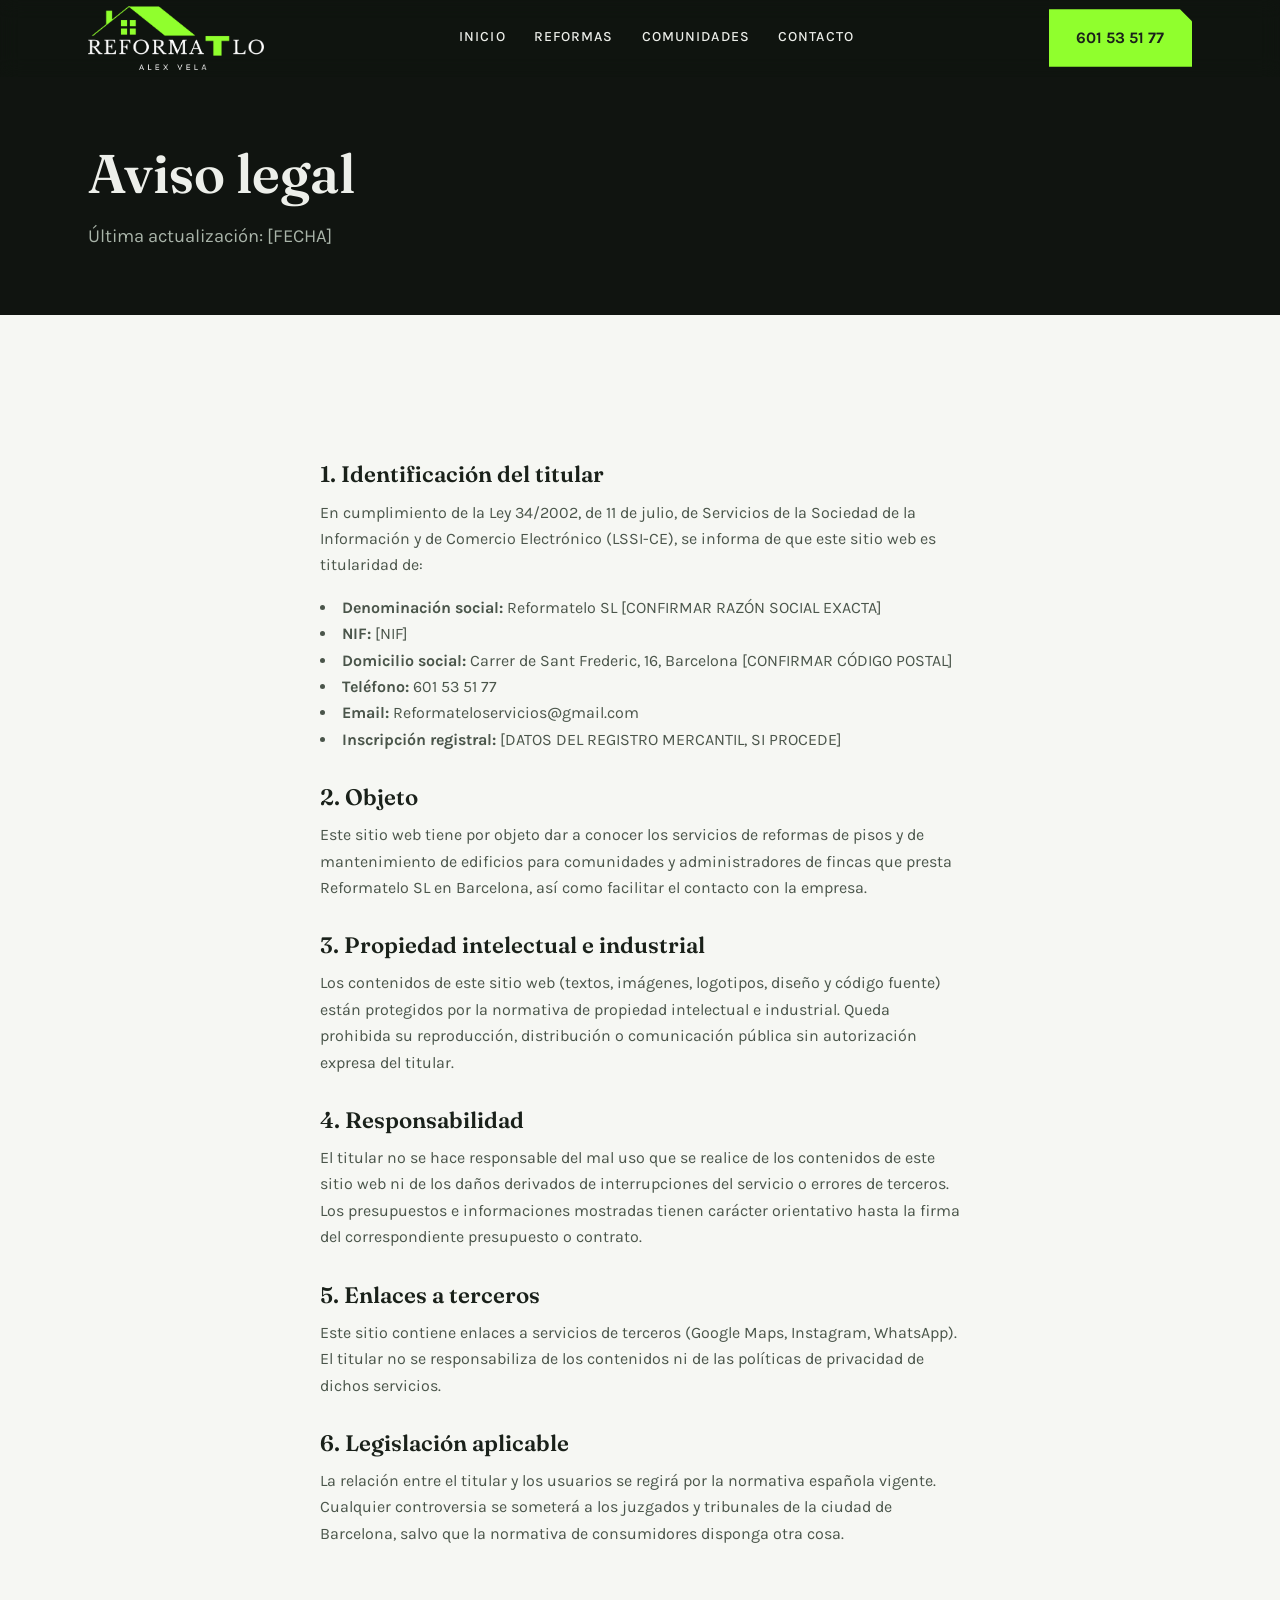
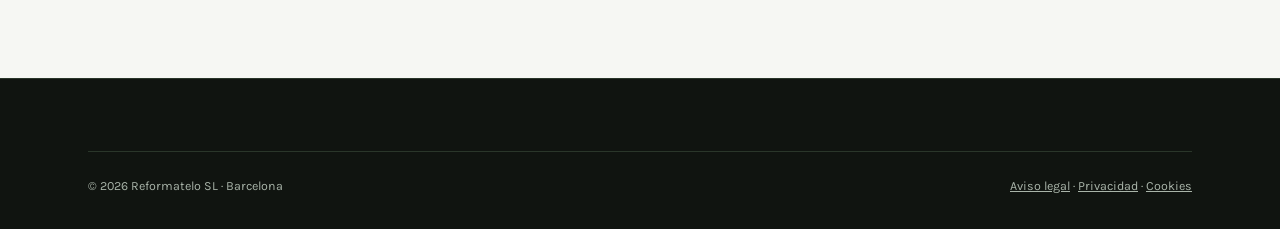
==== aviso-legal.html @ 255656e3 "Web de Reformatelo (maqueta)" ====
<!DOCTYPE html>
<html lang="es">
<head>
  <meta charset="UTF-8">
  <meta name="viewport" content="width=device-width, initial-scale=1.0">
  <title>Aviso legal · Reformatelo</title>
  <meta name="description" content="Aviso legal de Reformatelo SL.">
  <meta name="robots" content="noindex, follow">
  <link rel="canonical" href="https://www.reformatelo.net/aviso-legal.html">
  <link rel="icon" type="image/png" href="assets/favicon.png">
  <link rel="preconnect" href="https://fonts.googleapis.com">
  <link rel="preconnect" href="https://fonts.gstatic.com" crossorigin>
  <link href="https://fonts.googleapis.com/css2?family=Fraunces:ital,opsz,wght@0,9..144,600;0,9..144,700;1,9..144,600&family=Karla:wght@400;500;700&display=swap" rel="stylesheet">
  <link rel="stylesheet" href="css/styles.css">
</head>
<body>
  <a class="skip-link" href="#contingut">Saltar al contenido</a>

  <header class="site-nav scrolled">
    <div class="nav-inner container">
      <a class="nav-logo" href="index.html" aria-label="Reformatelo — inicio">
        <img src="assets/logo-reformatelo.png" alt="Reformatelo — Alex Vela" width="176" height="64" fetchpriority="high">
      </a>
      <nav class="nav-links" aria-label="Principal">
        <a href="index.html">Inicio</a>
        <a href="reformas.html">Reformas</a>
        <a href="comunidades.html">Comunidades</a>
        <a href="contacto.html">Contacto</a>
      </nav>
      <a class="btn btn-primari btn-nav nav-tel" href="tel:+34601535177">601 53 51 77</a>
      <button class="nav-hamburger" aria-label="Abrir el menú" aria-expanded="false" aria-controls="menu-mobil">
        <span></span><span></span><span></span>
      </button>
    </div>
  </header>

  <div class="mobile-menu" id="menu-mobil">
    <a href="index.html">Inicio</a>
    <a href="reformas.html">Reformas</a>
    <a href="comunidades.html">Comunidades</a>
    <a href="contacto.html">Contacto</a>
    <a class="btn btn-primari" href="tel:+34601535177">Llámanos · 601 53 51 77</a>
  </div>

  <main id="contingut">
    <section class="hero-compacte">
      <div class="container">
        <h1>Aviso legal</h1>
        <p>Última actualización: [FECHA]</p>
      </div>
    </section>

    <section class="seccio seccio-clara">
      <div class="container legal-cos">
        <!-- ESQUELET LEGAL: omplir els camps [ENTRE CLAUDÀTORS] amb les dades
             fiscals reals del negoci abans de publicar. -->
        <h2>1. Identificación del titular</h2>
        <p>En cumplimiento de la Ley 34/2002, de 11 de julio, de Servicios de la Sociedad de la Información y de Comercio Electrónico (LSSI-CE), se informa de que este sitio web es titularidad de:</p>
        <ul>
          <li><strong>Denominación social:</strong> Reformatelo SL [CONFIRMAR RAZÓN SOCIAL EXACTA]</li>
          <li><strong>NIF:</strong> [NIF]</li>
          <li><strong>Domicilio social:</strong> Carrer de Sant Frederic, 16, Barcelona [CONFIRMAR CÓDIGO POSTAL]</li>
          <li><strong>Teléfono:</strong> 601 53 51 77</li>
          <li><strong>Email:</strong> Reformateloservicios@gmail.com</li>
          <li><strong>Inscripción registral:</strong> [DATOS DEL REGISTRO MERCANTIL, SI PROCEDE]</li>
        </ul>

        <h2>2. Objeto</h2>
        <p>Este sitio web tiene por objeto dar a conocer los servicios de reformas de pisos y de mantenimiento de edificios para comunidades y administradores de fincas que presta Reformatelo SL en Barcelona, así como facilitar el contacto con la empresa.</p>

        <h2>3. Propiedad intelectual e industrial</h2>
        <p>Los contenidos de este sitio web (textos, imágenes, logotipos, diseño y código fuente) están protegidos por la normativa de propiedad intelectual e industrial. Queda prohibida su reproducción, distribución o comunicación pública sin autorización expresa del titular.</p>

        <h2>4. Responsabilidad</h2>
        <p>El titular no se hace responsable del mal uso que se realice de los contenidos de este sitio web ni de los daños derivados de interrupciones del servicio o errores de terceros. Los presupuestos e informaciones mostradas tienen carácter orientativo hasta la firma del correspondiente presupuesto o contrato.</p>

        <h2>5. Enlaces a terceros</h2>
        <p>Este sitio contiene enlaces a servicios de terceros (Google Maps, Instagram, WhatsApp). El titular no se responsabiliza de los contenidos ni de las políticas de privacidad de dichos servicios.</p>

        <h2>6. Legislación aplicable</h2>
        <p>La relación entre el titular y los usuarios se regirá por la normativa española vigente. Cualquier controversia se someterá a los juzgados y tribunales de la ciudad de Barcelona, salvo que la normativa de consumidores disponga otra cosa.</p>
      </div>
    </section>
  </main>

  <footer class="site-footer">
    <div class="container">
      <div class="footer-baix">
        <span>© 2026 Reformatelo SL · Barcelona</span>
        <span>
          <a href="aviso-legal.html">Aviso legal</a> ·
          <a href="politica-privacidad.html">Privacidad</a> ·
          <a href="politica-cookies.html">Cookies</a>
        </span>
      </div>
    </div>
  </footer>

  <script src="js/main.js"></script>
</body>
</html>
---- css/styles.css ----
/* ============================================================
   styles.css — REFORMATELO (Alex Vela) · Sants, Barcelona
   Paleta «asfalt i alta visibilitat»: el verd #90FF2D surt del
   logo; el negre asfalt, de l'ofici (tela asfàltica); els
   neutres clars, del guix/pladur. Vegeu PLA.md.
   ============================================================ */

:root {
  /* Colors */
  --asfalt: #101410;          /* fons dominant fosc */
  --asfalt-capa: #182018;     /* superfícies elevades sobre fosc */
  --asfalt-vora: #2A362A;     /* línies i vores sobre fosc */
  --llima: #90FF2D;           /* verd del logo — NOMÉS accents sobre fosc */
  --llima-hover: #A8FF57;
  --verd-text: #3D7A00;       /* variant fosca AA per a text sobre clar */
  --guix: #F6F7F3;            /* seccions clares (pladur) */
  --guix-capa: #ECEEE6;       /* targetes sobre clar */
  --guix-vora: #D8DCD2;
  --text-fosc: #1A211A;
  --text-fosc-suau: #4A554A;
  --text-clar: #EDEFEA;
  --text-clar-suau: #A9B4A9;
  --error: #D8504A;

  /* Tipografia */
  --font-display: 'Fraunces', Georgia, serif;
  --font-body: 'Karla', system-ui, sans-serif;
  --fs-hero: clamp(2.5rem, 6vw, 4.25rem);
  --fs-h2: clamp(1.9rem, 4vw, 2.9rem);
  --fs-h3: clamp(1.25rem, 2.2vw, 1.55rem);
  --fs-lg: 1.15rem;
  --fs-base: 1rem;
  --fs-sm: 0.875rem;
  --fs-xs: 0.78rem;
  --tracking-eyebrow: 0.18em;
  --tracking-label: 0.08em;

  /* Espai i forma */
  --seccio: clamp(4rem, 9vw, 7.5rem);
  --container: 1200px;
  --container-pad: clamp(1.25rem, 5vw, 3rem);
  --radius: 6px;
  --xamfra: 12px; /* cantonada tallada dels botons — eco de la teulada del logo */
}

/* ── Reset breu ── */
*, *::before, *::after { box-sizing: border-box; margin: 0; padding: 0; }
html { scroll-behavior: smooth; }
body {
  font-family: var(--font-body);
  font-size: var(--fs-base);
  line-height: 1.65;
  color: var(--text-fosc);
  background: var(--asfalt);
  -webkit-font-smoothing: antialiased;
}
img { max-width: 100%; height: auto; display: block; }
a { color: inherit; }
ul, ol { list-style-position: inside; }
h1, h2, h3 { font-family: var(--font-display); font-weight: 600; line-height: 1.12; text-wrap: balance; }

:focus-visible {
  outline: 3px solid var(--llima);
  outline-offset: 3px;
  border-radius: 2px;
}
.seccio-clara :focus-visible { outline-color: var(--verd-text); }

.container { max-width: var(--container); margin-inline: auto; padding-inline: var(--container-pad); }

.skip-link {
  position: absolute; left: -9999px; top: 0;
  background: var(--llima); color: var(--text-fosc);
  padding: 0.6rem 1rem; z-index: 200; font-weight: 700;
}
.skip-link:focus { left: 0; }

/* ── Seccions fosques / clares ── */
.seccio { padding-block: var(--seccio); }
.seccio-fosca { background: var(--asfalt); color: var(--text-clar); }
.seccio-clara { background: var(--guix); color: var(--text-fosc); }
.seccio-clara-2 { background: var(--guix-capa); color: var(--text-fosc); }

.eyebrow {
  display: inline-block;
  font-size: var(--fs-xs);
  font-weight: 700;
  letter-spacing: var(--tracking-eyebrow);
  text-transform: uppercase;
  margin-bottom: 1rem;
}
.seccio-fosca .eyebrow, .hero .eyebrow, .hero-compacte .eyebrow { color: var(--llima); }
.seccio-clara .eyebrow, .seccio-clara-2 .eyebrow { color: var(--verd-text); }

.seccio-cap { max-width: 46rem; margin-bottom: clamp(2.5rem, 5vw, 4rem); }
.seccio-cap h2 { font-size: var(--fs-h2); margin-bottom: 1rem; }
.seccio-cap p { font-size: var(--fs-lg); }
.seccio-fosca .seccio-cap p { color: var(--text-clar-suau); }
.seccio-clara .seccio-cap p, .seccio-clara-2 .seccio-cap p { color: var(--text-fosc-suau); }

/* ── Botons (xamfrà superior dret = angle de teulada) ── */
.btn {
  display: inline-flex; align-items: center; gap: 0.55rem;
  font-family: var(--font-body);
  font-weight: 700; font-size: var(--fs-base);
  padding: 0.85rem 1.6rem;
  border: 2px solid transparent;
  cursor: pointer; text-decoration: none;
  clip-path: polygon(0 0, calc(100% - var(--xamfra)) 0, 100% var(--xamfra), 100% 100%, 0 100%);
  transition: background-color 0.2s ease, color 0.2s ease, border-color 0.2s ease;
}
.btn-primari { background: var(--llima); color: var(--text-fosc); }
.btn-primari:hover { background: var(--llima-hover); }
.btn-contorn { background: transparent; color: var(--text-clar); border-color: var(--asfalt-vora); }
.btn-contorn:hover { border-color: var(--llima); color: var(--llima); }
.seccio-clara .btn-contorn, .seccio-clara-2 .btn-contorn { color: var(--text-fosc); border-color: var(--guix-vora); }
.seccio-clara .btn-contorn:hover, .seccio-clara-2 .btn-contorn:hover { border-color: var(--verd-text); color: var(--verd-text); }
.btn svg { flex-shrink: 0; }

/* ── Navegació ── */
.site-nav {
  position: fixed; inset-inline: 0; top: 0; z-index: 100;
  background: rgba(16, 20, 16, 0.55);
  backdrop-filter: blur(10px);
  -webkit-backdrop-filter: blur(10px);
  border-bottom: 1px solid transparent;
  transition: background-color 0.3s ease, border-color 0.3s ease;
}
.site-nav.scrolled { background: rgba(16, 20, 16, 0.92); border-bottom-color: var(--asfalt-vora); }
.nav-inner {
  display: flex; align-items: center; justify-content: space-between;
  gap: 1.5rem; min-height: 76px;
}
.nav-logo img { width: 176px; height: 64px; object-fit: contain; }
.nav-links { display: flex; gap: 1.75rem; align-items: center; }
.nav-links a {
  color: var(--text-clar); text-decoration: none;
  font-weight: 500; font-size: var(--fs-sm);
  letter-spacing: var(--tracking-label);
  text-transform: uppercase;
  padding-block: 0.4rem;
  border-bottom: 2px solid transparent;
  transition: color 0.2s ease, border-color 0.2s ease;
}
.nav-links a:hover { color: var(--llima); }
.nav-links a[aria-current="page"] { color: var(--llima); border-bottom-color: var(--llima); }
.nav-tel { white-space: nowrap; }

.nav-hamburger {
  display: none;
  background: none; border: 0; cursor: pointer;
  width: 44px; height: 44px;
  flex-direction: column; justify-content: center; align-items: center; gap: 6px;
}
.nav-hamburger span {
  display: block; width: 26px; height: 2px;
  background: var(--text-clar);
  transition: transform 0.25s ease, opacity 0.25s ease;
}
.nav-hamburger.active span:nth-child(1) { transform: translateY(8px) rotate(45deg); }
.nav-hamburger.active span:nth-child(2) { opacity: 0; }
.nav-hamburger.active span:nth-child(3) { transform: translateY(-8px) rotate(-45deg); }

.mobile-menu {
  position: fixed; inset: 0; z-index: 90;
  background: var(--asfalt);
  display: flex; flex-direction: column; justify-content: center; align-items: center; gap: 2rem;
  opacity: 0; visibility: hidden;
  transition: opacity 0.25s ease, visibility 0.25s ease;
}
.mobile-menu.open { opacity: 1; visibility: visible; }
.mobile-menu a {
  color: var(--text-clar); text-decoration: none;
  font-family: var(--font-display); font-size: 1.8rem; font-weight: 600;
}
.mobile-menu a:hover { color: var(--llima); }
.mobile-menu .btn { font-family: var(--font-body); font-size: 1.1rem; }

/* ── Hero (portada) ── */
.hero {
  position: relative;
  display: flex; align-items: center;
  min-height: 92vh;
  padding-block: 9rem 5rem;
  background: var(--asfalt); color: var(--text-clar);
  overflow: hidden;
}
.hero-inner { position: relative; z-index: 2; max-width: 52rem; }
.hero h1 { font-size: var(--fs-hero); margin-bottom: 1.4rem; }
.hero h1 em { font-style: italic; color: var(--llima); }
.hero-sub { font-size: var(--fs-lg); color: var(--text-clar-suau); max-width: 40rem; margin-bottom: 2.2rem; }
.hero-cta { display: flex; flex-wrap: wrap; gap: 1rem; align-items: center; }
.hero-nota { margin-top: 1.4rem; font-size: var(--fs-sm); color: var(--text-clar-suau); }
.hero-nota strong { color: var(--text-clar); }
.hero-nota a { color: var(--llima); font-weight: 700; text-decoration: none; }
.hero-nota a:hover { text-decoration: underline; }

/* Teulada del logo dibuixada al fons del hero (decorativa) */
.hero-teulada {
  position: absolute; right: -6%; bottom: -8%;
  width: min(46vw, 640px); height: auto;
  z-index: 1; opacity: 0.9;
  pointer-events: none;
}
.hero-teulada path {
  fill: none; stroke: var(--llima); stroke-width: 3;
  stroke-linecap: round; stroke-linejoin: round;
}
.hero-teulada .teulada-traç {
  stroke-dasharray: 1600;
  stroke-dashoffset: 1600;
  animation: dibuixa 2.2s ease-out 0.3s forwards;
}
@keyframes dibuixa { to { stroke-dashoffset: 0; } }

/* Hero compacte (pàgines interiors) */
.hero-compacte {
  padding-block: 9rem 4rem;
  background: var(--asfalt); color: var(--text-clar);
}
.hero-compacte h1 { font-size: clamp(2.2rem, 4.5vw, 3.4rem); margin-bottom: 1rem; }
.hero-compacte p { font-size: var(--fs-lg); color: var(--text-clar-suau); max-width: 44rem; }

/* ── Tria de camí (portada): particular vs comunitat ── */
.camins { display: grid; grid-template-columns: 1fr 1fr; gap: clamp(1.5rem, 3vw, 2.5rem); }
.cami {
  display: flex; flex-direction: column;
  background: var(--guix-capa);
  border: 1px solid var(--guix-vora);
  border-radius: var(--radius);
  padding: clamp(1.75rem, 3.5vw, 2.75rem);
  text-decoration: none;
  transition: border-color 0.2s ease, transform 0.2s ease;
}
.cami:hover { border-color: var(--verd-text); transform: translateY(-4px); }
.cami .eyebrow { margin-bottom: 0.6rem; }
.cami h3 { font-size: var(--fs-h3); margin-bottom: 0.8rem; }
.cami p { color: var(--text-fosc-suau); margin-bottom: 1.2rem; }
.cami ul { list-style: none; margin-bottom: 1.6rem; }
.cami li { padding-left: 1.4rem; position: relative; margin-bottom: 0.45rem; color: var(--text-fosc-suau); }
.cami li::before {
  content: ""; position: absolute; left: 0; top: 0.62em;
  width: 0.7em; height: 2px; background: var(--verd-text);
}
.cami-enllac {
  margin-top: auto; font-weight: 700; color: var(--verd-text);
  display: inline-flex; align-items: center; gap: 0.4rem;
}
.cami:hover .cami-enllac { text-decoration: underline; }

/* ── L'edifici (element signatura) ── */
.edifici-grid {
  display: grid; grid-template-columns: minmax(0, 1.1fr) minmax(0, 1fr);
  gap: clamp(2rem, 5vw, 4rem); align-items: center;
}
.edifici-figura svg { width: 100%; height: auto; }
.edifici-figura .traç {
  fill: none; stroke: #4A5C4A; stroke-width: 2;
  stroke-linecap: round; stroke-linejoin: round;
}
.edifici-figura .terra-linia { stroke: var(--asfalt-vora); stroke-width: 2; }
.edifici-part { cursor: pointer; }
.edifici-part .traç { transition: stroke 0.25s ease; }
.edifici-part .zona { fill: transparent; transition: fill 0.25s ease; }
.edifici-part.activa .traç { stroke: var(--llima); }
.edifici-part.activa .zona { fill: rgba(144, 255, 45, 0.08); }

.edifici-controls { display: flex; flex-direction: column; gap: 0.5rem; margin-bottom: 1.75rem; }
.edifici-boto {
  display: flex; align-items: baseline; gap: 0.8rem;
  background: none; border: 1px solid var(--asfalt-vora);
  border-radius: var(--radius);
  color: var(--text-clar);
  font-family: var(--font-body); font-size: var(--fs-base); font-weight: 500;
  text-align: left; padding: 0.7rem 1rem;
  cursor: pointer;
  transition: border-color 0.2s ease, background-color 0.2s ease;
}
.edifici-boto:hover { border-color: var(--llima); }
.edifici-boto[aria-pressed="true"] { border-color: var(--llima); background: rgba(144, 255, 45, 0.07); }
.edifici-boto .num {
  font-family: var(--font-display); font-style: italic;
  color: var(--text-clar-suau); font-size: var(--fs-sm);
}
.edifici-boto[aria-pressed="true"] .num { color: var(--llima); }

.edifici-panell {
  border-left: 2px solid var(--llima);
  padding-left: 1.25rem;
  min-height: 7.5rem;
}
.edifici-panell h3 { font-size: var(--fs-h3); margin-bottom: 0.5rem; }
.edifici-panell p { color: var(--text-clar-suau); margin-bottom: 0.8rem; }
.edifici-panell a { color: var(--llima); font-weight: 700; text-decoration: none; }
.edifici-panell a:hover { text-decoration: underline; }

/* ── Targetes de servei ── */
.serveis-grid { display: grid; grid-template-columns: repeat(3, 1fr); gap: clamp(1.25rem, 2.5vw, 2rem); }
.servei {
  background: var(--guix);
  border: 1px solid var(--guix-vora);
  border-radius: var(--radius);
  padding: 1.75rem;
  scroll-margin-top: 100px;
}
.seccio-clara .servei { background: var(--guix-capa); }
.servei svg { color: var(--verd-text); margin-bottom: 1rem; }
.servei h3 { font-size: 1.25rem; margin-bottom: 0.6rem; }
.servei p { color: var(--text-fosc-suau); font-size: var(--fs-sm); }

/* ── Valors / per què nosaltres ── */
.valors-grid { display: grid; grid-template-columns: repeat(4, 1fr); gap: clamp(1.25rem, 2.5vw, 2rem); }
.valor h3 { font-size: 1.2rem; margin-bottom: 0.55rem; }
.valor p { color: var(--text-fosc-suau); font-size: var(--fs-sm); }
.valor .valor-num {
  font-family: var(--font-display); font-style: italic; font-weight: 600;
  color: var(--verd-text); font-size: 1.1rem;
  display: block; margin-bottom: 0.5rem;
}

/* ── Estadístiques ── */
.stats-franja {
  display: flex; flex-wrap: wrap; justify-content: center;
  gap: clamp(2rem, 6vw, 5rem);
  padding-block: clamp(2.5rem, 5vw, 4rem);
  border-block: 1px solid var(--asfalt-vora);
}
.stat { text-align: center; }
.stat-number {
  font-family: var(--font-display); font-weight: 700;
  font-size: clamp(2.4rem, 5vw, 3.6rem);
  color: var(--llima); line-height: 1;
}
.stat-label {
  display: block; margin-top: 0.5rem;
  font-size: var(--fs-xs); font-weight: 700;
  letter-spacing: var(--tracking-eyebrow); text-transform: uppercase;
  color: var(--text-clar-suau);
}

/* ── Procés ── */
.proces-grid { display: grid; grid-template-columns: repeat(4, 1fr); gap: clamp(1.25rem, 2.5vw, 2rem); counter-reset: pas; }
.pas { position: relative; padding-top: 1rem; border-top: 2px solid var(--guix-vora); }
.pas::before {
  counter-increment: pas; content: counter(pas, decimal-leading-zero);
  font-family: var(--font-display); font-style: italic; font-weight: 600;
  color: var(--verd-text); font-size: 1.3rem;
  display: block; margin-bottom: 0.5rem;
}
.pas h3 { font-size: 1.15rem; margin-bottom: 0.5rem; }
.pas p { color: var(--text-fosc-suau); font-size: var(--fs-sm); }

/* ── Placeholder de fotos (maqueta honesta) ── */
.fotos-grid { display: grid; grid-template-columns: repeat(3, 1fr); gap: clamp(1rem, 2vw, 1.5rem); }
.foto-pendent {
  aspect-ratio: 4 / 3;
  border: 1px dashed var(--asfalt-vora);
  border-radius: var(--radius);
  background: repeating-linear-gradient(-45deg, var(--asfalt-capa) 0 14px, var(--asfalt) 14px 28px);
  display: flex; flex-direction: column; justify-content: center; align-items: center; gap: 0.5rem;
  color: var(--text-clar-suau); font-size: var(--fs-xs);
  letter-spacing: var(--tracking-label); text-transform: uppercase; font-weight: 700;
  text-align: center; padding: 1rem;
}
.foto-pendent svg { opacity: 0.6; }

/* ── FAQ ── */
.faq-llista { max-width: 50rem; }
.faq-item {
  border-bottom: 1px solid var(--guix-vora);
}
.faq-item summary {
  list-style: none;
  display: flex; justify-content: space-between; align-items: center; gap: 1rem;
  padding-block: 1.2rem;
  cursor: pointer;
  font-family: var(--font-display); font-weight: 600; font-size: 1.15rem;
}
.faq-item summary::-webkit-details-marker { display: none; }
.faq-item summary::after {
  content: "+";
  font-family: var(--font-body); font-weight: 400; font-size: 1.5rem;
  color: var(--verd-text); flex-shrink: 0;
  transition: transform 0.2s ease;
}
.faq-item[open] summary::after { transform: rotate(45deg); }
.faq-item p { padding-bottom: 1.3rem; color: var(--text-fosc-suau); max-width: 44rem; }

/* ── CTA final ── */
.cta-final { text-align: center; }
.cta-final h2 { font-size: var(--fs-h2); margin-bottom: 1rem; }
.cta-final h2 em { font-style: italic; color: var(--llima); }
.cta-final p { color: var(--text-clar-suau); font-size: var(--fs-lg); max-width: 38rem; margin: 0 auto 2rem; }
.cta-final .hero-cta { justify-content: center; }

/* ── Franja solidària ── */
.solidari {
  display: flex; align-items: center; justify-content: center; gap: 0.75rem;
  padding-block: 1.4rem;
  background: var(--guix-capa);
  border-top: 1px solid var(--guix-vora);
  font-size: var(--fs-sm); color: var(--text-fosc-suau);
  text-align: center; padding-inline: var(--container-pad);
}
.solidari svg { color: var(--verd-text); flex-shrink: 0; }

/* ── Formulari de contacte ── */
.hero-contacte { padding-block: 8rem 2.5rem; } /* hero curt: formulari per sobre del fold */
.seccio-contacte { padding-top: 3rem; }
.field-error { color: var(--error); font-size: var(--fs-xs); display: block; margin-top: 4px; }
.form-field input:user-invalid, .form-field textarea:user-invalid { border-color: var(--error); }

.contacte-grid {
  display: grid; grid-template-columns: minmax(0, 1.15fr) minmax(0, 1fr);
  gap: clamp(2rem, 5vw, 4rem);
  align-items: start;
}
.form-field { margin-bottom: 1.2rem; }
.form-field label {
  display: block; font-weight: 700; font-size: var(--fs-sm);
  margin-bottom: 0.35rem;
}
.form-field input,
.form-field select,
.form-field textarea {
  width: 100%;
  font-family: var(--font-body); font-size: 1rem; /* ≥16px: evita zoom iOS */
  color: var(--text-fosc);
  background: var(--guix);
  border: 1px solid var(--guix-vora);
  border-radius: var(--radius);
  padding: 0.75rem 0.9rem;
  transition: border-color 0.2s ease;
}
.form-field input:hover, .form-field select:hover, .form-field textarea:hover { border-color: var(--text-fosc-suau); }
.form-field textarea { resize: vertical; min-height: 7rem; }
.form-dues { display: grid; grid-template-columns: 1fr 1fr; gap: 1rem; }
.form-privacitat { display: flex; align-items: flex-start; gap: 0.6rem; font-size: var(--fs-sm); color: var(--text-fosc-suau); margin-bottom: 1.4rem; }
.form-privacitat input { width: 1.1rem; height: 1.1rem; margin-top: 0.2rem; flex-shrink: 0; }
.form-privacitat a { color: var(--verd-text); }
.form-success {
  display: none;
  background: var(--guix-capa); border: 1px solid var(--verd-text);
  border-radius: var(--radius); padding: 2rem; text-align: center;
}
.form-success.visible { display: block; }
.form-success h3 { color: var(--verd-text); margin-bottom: 0.5rem; }

.contacte-dades h2 { font-size: var(--fs-h3); margin-bottom: 1.2rem; }
.dada { display: flex; gap: 0.9rem; align-items: flex-start; margin-bottom: 1.3rem; }
.dada svg { color: var(--verd-text); flex-shrink: 0; margin-top: 0.2rem; }
.dada a { color: var(--text-fosc); }
.dada .dada-titol { font-weight: 700; display: block; font-size: var(--fs-sm); }
.mapa-wrap {
  margin-top: 1.5rem;
  border-radius: var(--radius); overflow: hidden;
  border: 1px solid var(--guix-vora);
}
.mapa-wrap iframe { display: block; width: 100%; height: 300px; border: 0; }

/* ── Footer ── */
.site-footer {
  background: var(--asfalt); color: var(--text-clar-suau);
  padding-block: clamp(3rem, 6vw, 4.5rem) 2rem;
  border-top: 1px solid var(--asfalt-vora);
}
.footer-grid {
  display: grid; grid-template-columns: 1.4fr 1fr 1fr; gap: clamp(2rem, 4vw, 3.5rem);
  margin-bottom: 3rem;
}
.footer-marca img { width: 200px; height: 73px; object-fit: contain; margin-bottom: 1rem; }
.footer-marca p { font-size: var(--fs-sm); max-width: 26rem; }
.footer-col h3 {
  font-family: var(--font-body); font-size: var(--fs-xs); font-weight: 700;
  letter-spacing: var(--tracking-eyebrow); text-transform: uppercase;
  color: var(--text-clar); margin-bottom: 1rem;
}
.footer-col ul { list-style: none; }
.footer-col li { margin-bottom: 0.55rem; font-size: var(--fs-sm); }
.footer-col a { color: var(--text-clar-suau); text-decoration: none; }
.footer-col a:hover { color: var(--llima); }
.footer-baix {
  border-top: 1px solid var(--asfalt-vora);
  padding-top: 1.5rem;
  display: flex; flex-wrap: wrap; justify-content: space-between; gap: 1rem;
  font-size: var(--fs-xs);
}
.footer-baix a { color: var(--text-clar-suau); }
.footer-baix a:hover { color: var(--llima); }

/* ── Botó flotant de WhatsApp (únic element pulsant permès) ── */
.whatsapp-float {
  position: fixed; right: 1.25rem; bottom: 1.25rem; z-index: 80;
  width: 58px; height: 58px;
  display: flex; align-items: center; justify-content: center;
  background: #25D366; color: #fff;
  border-radius: 50%;
  box-shadow: 0 4px 16px rgba(0, 0, 0, 0.35);
  animation: puls 2.6s ease-in-out infinite;
}
.whatsapp-float:hover { background: #1EBE5A; }
@keyframes puls {
  0%, 100% { box-shadow: 0 4px 16px rgba(0, 0, 0, 0.35), 0 0 0 0 rgba(37, 211, 102, 0.45); }
  50% { box-shadow: 0 4px 16px rgba(0, 0, 0, 0.35), 0 0 0 12px rgba(37, 211, 102, 0); }
}

/* ── Scroll reveal (d'un sol tret — mai es torna a amagar) ── */
.reveal { opacity: 0; transform: translateY(24px); transition: opacity 0.6s ease, transform 0.6s ease; }
.reveal.visible { opacity: 1; transform: none; }

/* ── Pàgines legals ── */
.legal-cos { max-width: 46rem; }
.legal-cos h2 { font-size: 1.4rem; margin: 2rem 0 0.75rem; }
.legal-cos p, .legal-cos ul { margin-bottom: 1rem; color: var(--text-fosc-suau); }
.legal-cos a { color: var(--verd-text); }

/* ============================================================
   Responsive
   ============================================================ */
@media (max-width: 900px) {
  .serveis-grid, .fotos-grid { grid-template-columns: repeat(2, 1fr); }
  .valors-grid, .proces-grid { grid-template-columns: repeat(2, 1fr); }
  .edifici-grid { grid-template-columns: 1fr; }
  .edifici-figura { max-width: 26rem; margin-inline: auto; }
  .contacte-grid { grid-template-columns: 1fr; }
  .footer-grid { grid-template-columns: 1fr 1fr; }
}

@media (max-width: 768px) {
  .nav-links, .nav-tel { display: none; }
  .nav-hamburger { display: flex; }
  .camins { grid-template-columns: 1fr; }
  .hero { min-height: auto; padding-top: 8rem; }
  .hero-teulada { position: static; width: 100%; max-width: 26rem; margin-top: 2.5rem; opacity: 0.85; }
  .hero { display: block; }
}

@media (max-width: 520px) {
  .serveis-grid, .fotos-grid, .valors-grid, .proces-grid, .form-dues { grid-template-columns: 1fr; }
  .footer-grid { grid-template-columns: 1fr; }
  .btn { width: 100%; justify-content: center; }
  .hero-cta { flex-direction: column; align-items: stretch; }
}

/* ============================================================
   prefers-reduced-motion: mata tot el moviment
   ============================================================ */
@media (prefers-reduced-motion: reduce) {
  html { scroll-behavior: auto; }
  *, *::before, *::after {
    animation-duration: 0.01ms !important; /* sobreescriu keyframes: cas permès */
    animation-iteration-count: 1 !important;
    transition-duration: 0.01ms !important;
  }
  .hero-teulada .teulada-traç { stroke-dasharray: none; stroke-dashoffset: 0; animation: none; }
  .whatsapp-float { animation: none; }
  .reveal { opacity: 1; transform: none; }
}
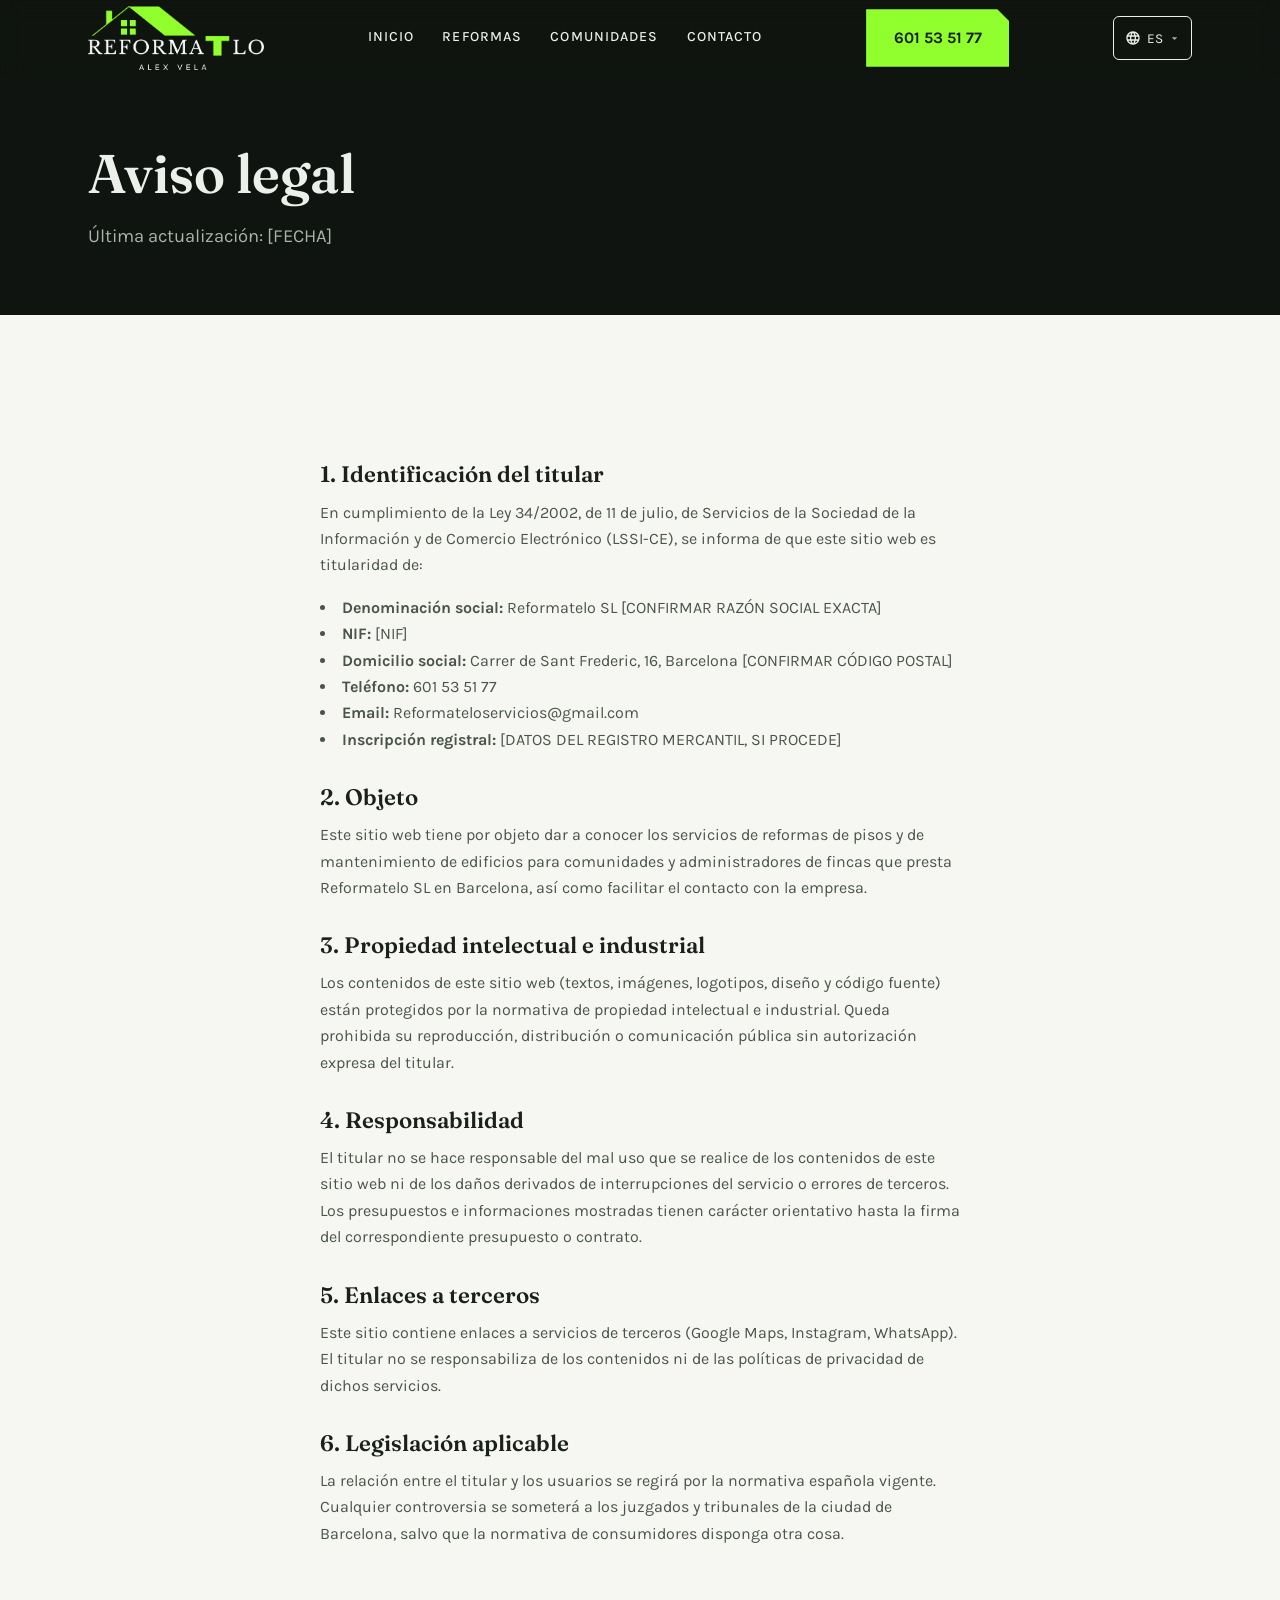
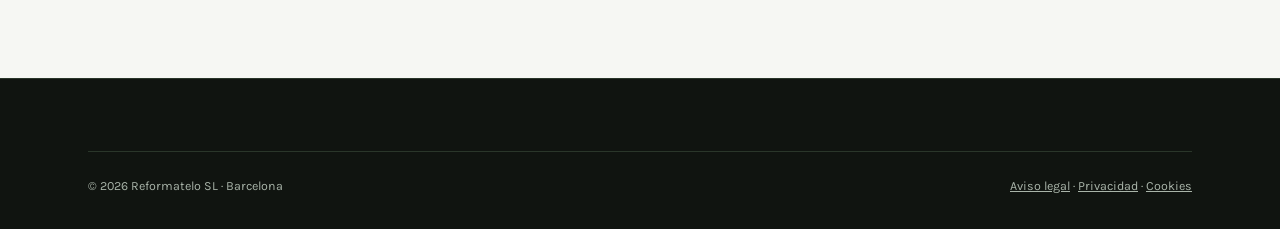
==== commit b6cc6af1: "Català, castellà i anglès amb el motor comú (recursos-comuns/i18n.js)" ====
--- a/aviso-legal.html
+++ b/aviso-legal.html
@@ -7,6 +7,21 @@
   <meta name="description" content="Aviso legal de Reformatelo SL.">
   <meta name="robots" content="noindex, follow">
   <link rel="canonical" href="https://www.reformatelo.net/aviso-legal.html">
+  <!-- Idiomes: la pàgina és en castellà (idioma base) i és el que indexa Google.
+       Els altres idiomes els posa js/i18n.js sobre la mateixa pàgina; ?lang=xx
+       existeix per passar un enllaç ja en un altre idioma. i18n.js va al <head>
+       perquè ha d'arribar abans que es pinti res. -->
+  <link rel="alternate" hreflang="es" href="https://www.reformatelo.net/aviso-legal.html">
+  <link rel="alternate" hreflang="ca" href="https://www.reformatelo.net/aviso-legal.html?lang=ca">
+  <link rel="alternate" hreflang="en" href="https://www.reformatelo.net/aviso-legal.html?lang=en">
+  <link rel="alternate" hreflang="x-default" href="https://www.reformatelo.net/aviso-legal.html">
+
+  <!-- ---------- Idiomas ----------------------------------------------
+       Página noindex: sin hreflang (no es indexable). El desplegable y
+       la traducción sí funcionan igual que en el resto de la web —
+       ver la nota completa en index.html. -->
+  <script src="js/i18n.js"></script>
+
   <link rel="icon" type="image/png" href="assets/favicon.png">
   <link rel="preconnect" href="https://fonts.googleapis.com">
   <link rel="preconnect" href="https://fonts.gstatic.com" crossorigin>
@@ -28,6 +43,23 @@
         <a href="contacto.html">Contacto</a>
       </nav>
       <a class="btn btn-primari btn-nav nav-tel" href="tel:+34601535177">601 53 51 77</a>
+
+      <!-- Desplegable de idioma: ver la nota completa en index.html. -->
+      <div class="tria-idioma" data-idioma-tria>
+        <button class="tria-idioma-boto" type="button" data-idioma-boto
+                aria-expanded="false" aria-haspopup="true"
+                aria-label="Idioma de la página">
+          <svg viewBox="0 0 24 24" aria-hidden="true" focusable="false"><path d="M12 2C6.48 2 2 6.48 2 12s4.48 10 10 10 10-4.48 10-10S17.52 2 12 2Zm6.93 6h-2.95a15.65 15.65 0 0 0-1.38-3.56A8.03 8.03 0 0 1 18.92 8ZM12 4.04c.83 1.2 1.48 2.53 1.91 3.96h-3.82c.43-1.43 1.08-2.76 1.91-3.96ZM4.26 14a7.85 7.85 0 0 1 0-4h3.38a16.6 16.6 0 0 0-.14 2c0 .68.06 1.34.14 2Zm.82 2h2.95c.32 1.25.78 2.45 1.38 3.56A7.99 7.99 0 0 1 5.08 16Zm2.95-8H5.08a7.99 7.99 0 0 1 4.33-3.56A15.65 15.65 0 0 0 8.03 8ZM12 19.96c-.83-1.2-1.48-2.53-1.91-3.96h3.82c-.43 1.43-1.08 2.76-1.91 3.96ZM14.34 14H9.66c-.09-.66-.16-1.32-.16-2 0-.68.07-1.35.16-2h4.68c.09.65.16 1.32.16 2 0 .68-.07 1.34-.16 2Zm.25 5.56c.6-1.11 1.06-2.31 1.38-3.56h2.95a8.03 8.03 0 0 1-4.33 3.56ZM16.36 14c.08-.66.14-1.32.14-2 0-.68-.06-1.34-.14-2h3.38a7.85 7.85 0 0 1 0 4Z"/></svg>
+          <span data-idioma-actual data-sense-traduir>ES</span>
+          <svg class="tria-idioma-punta" viewBox="0 0 24 24" aria-hidden="true" focusable="false"><path d="M12 15 6 9h12z"/></svg>
+        </button>
+        <ul class="tria-idioma-menu" data-idioma-menu data-sense-traduir hidden>
+          <li><button type="button" data-idioma-opcio="ca" lang="ca">Català</button></li>
+          <li><button type="button" data-idioma-opcio="es" lang="es">Castellano</button></li>
+          <li><button type="button" data-idioma-opcio="en" lang="en">English</button></li>
+        </ul>
+      </div>
+
       <button class="nav-hamburger" aria-label="Abrir el menú" aria-expanded="false" aria-controls="menu-mobil">
         <span></span><span></span><span></span>
       </button>
@@ -40,6 +72,12 @@
     <a href="comunidades.html">Comunidades</a>
     <a href="contacto.html">Contacto</a>
     <a class="btn btn-primari" href="tel:+34601535177">Llámanos · 601 53 51 77</a>
+
+    <div class="tria-idioma-mobil" data-idioma-tria data-sense-traduir>
+      <button type="button" data-idioma-opcio="ca" lang="ca">Català</button>
+      <button type="button" data-idioma-opcio="es" lang="es">Castellano</button>
+      <button type="button" data-idioma-opcio="en" lang="en">English</button>
+    </div>
   </div>
 
   <main id="contingut">
@@ -96,6 +134,7 @@
     </div>
   </footer>
 
+  <script src="js/traduccions.js"></script>
   <script src="js/main.js"></script>
 </body>
 </html>
--- a/css/styles.css
+++ b/css/styles.css
@@ -182,7 +182,11 @@
   display: flex; align-items: center;
   min-height: 92vh;
   padding-block: 9rem 5rem;
-  background: var(--asfalt); color: var(--text-clar);
+  background:
+    linear-gradient(90deg, rgba(16,20,16,0.94) 0%, rgba(16,20,16,0.82) 42%, rgba(16,20,16,0.52) 100%),
+    url('../assets/stock-salon-calido.jpg') center/cover no-repeat,
+    var(--asfalt);
+  color: var(--text-clar);
   overflow: hidden;
 }
 .hero-inner { position: relative; z-index: 2; max-width: 52rem; }
@@ -199,7 +203,7 @@
 .hero-teulada {
   position: absolute; right: -6%; bottom: -8%;
   width: min(46vw, 640px); height: auto;
-  z-index: 1; opacity: 0.9;
+  z-index: 1; opacity: 0.38;
   pointer-events: none;
 }
 .hero-teulada path {
@@ -224,13 +228,22 @@
 /* ── Tria de camí (portada): particular vs comunitat ── */
 .camins { display: grid; grid-template-columns: 1fr 1fr; gap: clamp(1.5rem, 3vw, 2.5rem); }
 .cami {
+  --cami-pad: clamp(1.75rem, 3.5vw, 2.75rem);
   display: flex; flex-direction: column;
   background: var(--guix-capa);
   border: 1px solid var(--guix-vora);
   border-radius: var(--radius);
-  padding: clamp(1.75rem, 3.5vw, 2.75rem);
+  padding: var(--cami-pad);
+  overflow: hidden;
   text-decoration: none;
   transition: border-color 0.2s ease, transform 0.2s ease;
+}
+.cami-img {
+  display: block;
+  width: calc(100% + var(--cami-pad) * 2);
+  height: clamp(150px, 20vw, 210px);
+  object-fit: cover; object-position: center;
+  margin: calc(var(--cami-pad) * -1) calc(var(--cami-pad) * -1) 1.6rem;
 }
 .cami:hover { border-color: var(--verd-text); transform: translateY(-4px); }
 .cami .eyebrow { margin-bottom: 0.6rem; }
@@ -364,6 +377,36 @@
 }
 .foto-pendent svg { opacity: 0.6; }
 
+/* ── Fotos reals d'obra (provinents de l'Instagram del client) ── */
+.foto-obra {
+  position: relative;
+  aspect-ratio: 4 / 3;
+  border-radius: var(--radius);
+  overflow: hidden;
+  margin: 0;
+}
+.foto-obra img {
+  width: 100%; height: 100%;
+  object-fit: cover; object-position: center;
+  display: block;
+}
+.foto-obra--terrat img { object-position: center 42%; }
+.foto-obra figcaption {
+  position: absolute; inset-inline: 0; bottom: 0;
+  padding: 2rem 1rem 0.8rem;
+  background: linear-gradient(transparent, rgba(10, 13, 10, 0.82));
+  color: var(--text-clar); font-size: var(--fs-xs);
+  font-weight: 700; letter-spacing: var(--tracking-label); text-transform: uppercase;
+}
+
+/* «Per què nosaltres» amb foto d'equip al costat */
+.perque-grid {
+  display: grid; grid-template-columns: 2fr 3fr;
+  gap: clamp(1.5rem, 4vw, 3.5rem); align-items: center;
+}
+.perque-grid .foto-obra { aspect-ratio: 4 / 5; height: 100%; }
+.perque-grid .valors-grid { grid-template-columns: repeat(2, 1fr); }
+
 /* ── FAQ ── */
 .faq-llista { max-width: 50rem; }
 .faq-item {
@@ -387,7 +430,14 @@
 .faq-item p { padding-bottom: 1.3rem; color: var(--text-fosc-suau); max-width: 44rem; }
 
 /* ── CTA final ── */
-.cta-final { text-align: center; }
+.cta-final {
+  text-align: center;
+  position: relative;
+  background:
+    linear-gradient(rgba(16,20,16,0.86), rgba(16,20,16,0.92)),
+    url('../assets/stock-salon-luminoso.jpg') center/cover no-repeat,
+    var(--asfalt);
+}
 .cta-final h2 { font-size: var(--fs-h2); margin-bottom: 1rem; }
 .cta-final h2 em { font-style: italic; color: var(--llima); }
 .cta-final p { color: var(--text-clar-suau); font-size: var(--fs-lg); max-width: 38rem; margin: 0 auto 2rem; }
@@ -457,6 +507,7 @@
   border: 1px solid var(--guix-vora);
 }
 .mapa-wrap iframe { display: block; width: 100%; height: 300px; border: 0; }
+.contacte-dades .foto-obra { margin-top: 1.5rem; }
 
 /* ── Footer ── */
 .site-footer {
@@ -520,6 +571,8 @@
 @media (max-width: 900px) {
   .serveis-grid, .fotos-grid { grid-template-columns: repeat(2, 1fr); }
   .valors-grid, .proces-grid { grid-template-columns: repeat(2, 1fr); }
+  .perque-grid { grid-template-columns: 1fr; }
+  .perque-grid .foto-obra { aspect-ratio: 16 / 9; height: auto; }
   .edifici-grid { grid-template-columns: 1fr; }
   .edifici-figura { max-width: 26rem; margin-inline: auto; }
   .contacte-grid { grid-template-columns: 1fr; }
@@ -556,3 +609,81 @@
   .whatsapp-float { animation: none; }
   .reveal { opacity: 1; transform: none; }
 }
+
+/* ── Tria d'idioma (plantilla: recursos-comuns/tria-idioma.css) ──────
+   L'afegeix `i18n-prepara.mjs insereix` al final del CSS de la web.
+   L'aspecte NO és comú: les sis variables de sota s'han de lligar als
+   tokens d'aquella web (colors, radi, tipografia), perquè el desplegable
+   sembli seu i no enganxat. Només el comportament és igual a totes. */
+:root {
+  --tria-text: var(--text-clar);      /* text i vora del botó               */
+  --tria-fons-menu: var(--guix);      /* fons del menú desplegat            */
+  --tria-text-menu: var(--text-fosc); /* barra fosca, menú clar: text fosc  */
+  --tria-hover: var(--asfalt-vora);
+  --tria-actiu: var(--verd-text);     /* idioma triat: el llima no es llegeix sobre guix */
+  --tria-radi: var(--radius);
+  --tria-font: var(--font-body);
+}
+
+/* Tapa el mig segon en què la pàgina encara és en l'idioma base i el
+   diccionari no ha arribat (js/i18n.js hi posa i treu la classe). */
+.i18n-pendent body { opacity: 0; }
+
+.tria-idioma { display: none; }
+.te-js .tria-idioma { position: relative; display: block; flex: none; }
+
+.tria-idioma-boto {
+  display: inline-flex;
+  align-items: center;
+  gap: 0.35rem;
+  min-height: 44px;
+  padding: 0.5rem 0.7rem;
+  background: transparent;
+  border: 1px solid var(--tria-text);
+  border-radius: var(--tria-radi);
+  color: var(--tria-text);
+  font-family: var(--tria-font);
+  font-size: 0.85rem;
+  letter-spacing: 0.02em;
+  cursor: pointer;
+}
+.tria-idioma-boto:hover,
+.tria-idioma-boto[aria-expanded='true'] { background: var(--tria-hover); }
+.tria-idioma-boto svg { width: 16px; height: 16px; fill: currentColor; flex: none; }
+.tria-idioma-punta { width: 11px !important; height: 11px !important; opacity: 0.7; }
+.tria-idioma-boto[aria-expanded='true'] .tria-idioma-punta { transform: rotate(180deg); }
+
+.tria-idioma-menu {
+  position: absolute;
+  top: calc(100% + 8px);
+  right: 0;
+  z-index: 110;
+  min-width: 150px;
+  margin: 0;
+  padding: 0.4rem;
+  list-style: none;
+  background: var(--tria-fons-menu);
+  color: var(--tria-text-menu);
+  border: 1px solid var(--tria-text-menu);
+  border-radius: var(--tria-radi);
+  box-shadow: 0 12px 28px rgba(0, 0, 0, 0.18);
+}
+.tria-idioma-menu li + li { margin-top: 2px; }
+.tria-idioma-menu button {
+  display: flex;
+  align-items: center;
+  width: 100%;
+  min-height: 44px;
+  padding: 0.5rem 0.7rem;
+  background: none;
+  border: 0;
+  border-radius: 4px;
+  color: inherit;
+  font-family: var(--tria-font);
+  font-size: 0.94rem;
+  text-align: left;
+  cursor: pointer;
+}
+.tria-idioma-menu button:hover { background: var(--tria-hover); }
+.tria-idioma-menu button[aria-current='true'] { font-weight: 600; color: var(--tria-actiu); }
+.tria-idioma-menu button[aria-current='true']::after { content: '✓'; margin-left: auto; }
